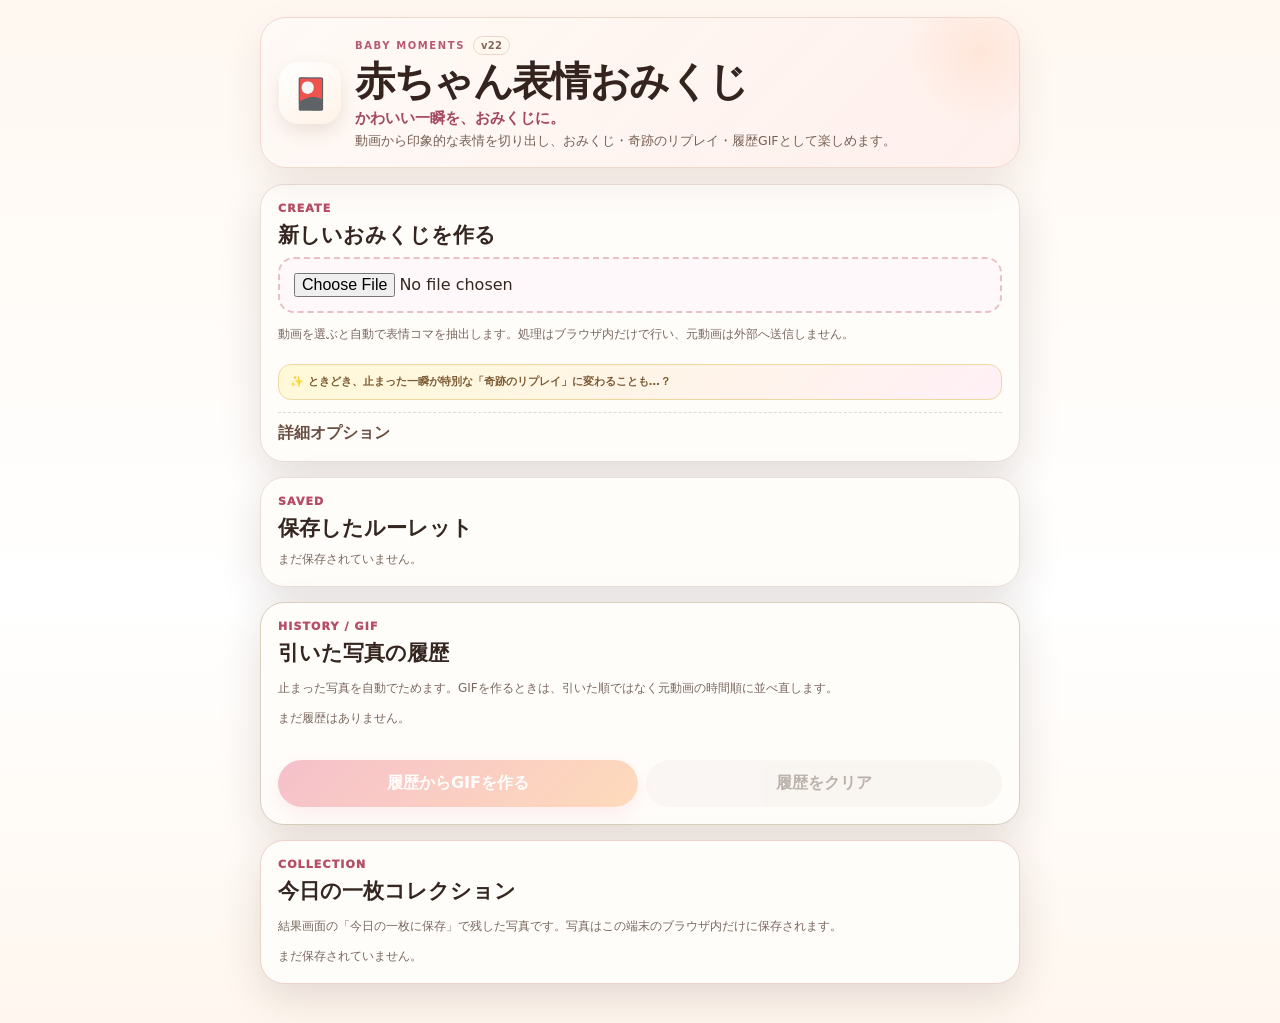
==== index.html @ b11f5ac7 "Bump stable release to v22" ====
<!doctype html>
<html lang="ja">
<head>
<meta charset="utf-8">
<meta name="viewport" content="width=device-width, initial-scale=1, viewport-fit=cover, user-scalable=no">
<meta name="theme-color" content="#fff7ef">
<meta name="apple-mobile-web-app-capable" content="yes">
<meta name="apple-mobile-web-app-status-bar-style" content="default">
<link rel="manifest" href="./manifest.webmanifest">
<link rel="apple-touch-icon" href="./icon.svg">
<title>赤ちゃん表情おみくじ</title>
<link rel="stylesheet" href="./style.css?v=22">
<link rel="stylesheet" href="./deluxe.css?v=22">
<link rel="stylesheet" href="./features.css?v=22">
<style>
body:not(.show-score-details) .scoreChip,
body:not(.show-score-details) .scoreDetails,
body:not(.show-score-details) #analysisStatus{display:none!important}
body:not(.show-fortune-map) #grid .fchip{display:none!important}
</style>
</head>
<body>
<div class="wrap">
<header class="hero">
  <div class="heroMark" aria-hidden="true">🎴</div>
  <div class="heroText">
    <div class="heroTopline"><span class="eyebrow">BABY MOMENTS</span><span class="versionBadge">v22</span></div>
    <h1>赤ちゃん表情おみくじ</h1>
    <p class="heroCatch">かわいい一瞬を、おみくじに。</p>
    <p class="lead">動画から印象的な表情を切り出し、おみくじ・奇跡のリプレイ・履歴GIFとして楽しめます。</p>
  </div>
</header>
<section class="card">
  <div class="step">CREATE</div>
  <h2>新しいおみくじを作る</h2>
  <div class="filebox">
    <input id="fileInput" type="file" accept="video/*">
    <div class="note">動画を選ぶと自動で表情コマを抽出します。処理はブラウザ内だけで行い、元動画は外部へ送信しません。</div>
    <div class="labMiracleHint">✨ ときどき、止まった一瞬が特別な「奇跡のリプレイ」に変わることも…？</div>
  </div>
  <div id="progressWrap"><div class="progress"><div id="progressBar"></div></div><div id="progressText">準備中...</div></div>
  <details class="opt">
    <summary>詳細オプション</summary>
    <div class="row" style="margin-bottom:10px">
      <label for="frameCount">抽出枚数</label>
      <select id="frameCount">
        <option value="auto" selected>おまかせ（12〜28枚）</option>
        <option value="8">8枚</option><option value="10">10枚</option><option value="12">12枚</option><option value="14">14枚</option><option value="16">16枚</option><option value="18">18枚</option><option value="20">20枚</option><option value="24">24枚</option><option value="28">28枚</option><option value="32">32枚</option>
      </select>
    </div>
    <label class="toggle"><span><b style="display:block;margin-bottom:3px">通常ルーレットにする</b><span class="note">ONにすると、運勢なしの表情ルーレットとして作ります。通常はOFFのままでOKです。</span></span><input id="plainMode" type="checkbox"></label>
    <label class="toggle" style="margin-top:10px"><span><b style="display:block;margin-bottom:3px">豪華演出モード</b><span class="note">結果札・光・粒子・効果音などの演出を運勢ごとに豪華にします。デフォルトでONです。</span></span><input id="deluxeMode" type="checkbox" checked></label>
    <label class="toggle" style="margin-top:10px"><span><b style="display:block;margin-bottom:3px">表情度を表示する</b><span class="note">表情度は赤ちゃんの良し悪しではなく、この動画の中で写真の表情や見た目がどれだけ特徴的かを示す相対値です。ONにすると「くっきり・珍しさ・変化」の内訳も表示します。</span></span><input id="showScores" type="checkbox"></label>
    <label class="toggle" style="margin-top:10px"><span><b style="display:block;margin-bottom:3px">運勢の割り当てを表示する</b><span class="note">ONにすると、プレビュー写真ごとの「大吉・吉・凶」などを先に確認できます。通常は隠したまま遊べます。</span></span><input id="showFortunes" type="checkbox"></label>
  </details>
</section>
<section id="previewSection" class="card" style="display:none">
  <div class="step">PREVIEW</div><h2 id="previewTitle">自動で作成したおみくじ</h2>
  <div id="analysisStatus" class="note analysisStatus" style="display:none"></div><div id="grid" class="grid"></div>
  <div class="row" style="margin-top:13px"><button id="playBtn" class="primary">この内容で遊ぶ</button><button id="reextractBtn" class="secondary">もう一度抽出する</button></div>
  <div class="note" id="previewNote" style="margin-top:8px">保存名は自動で付けます。必要なら保存後に変更できます。</div>
</section>
<section class="card"><div class="step">SAVED</div><h2>保存したルーレット</h2><div id="library"><div class="note">まだ保存されていません。</div></div></section>
<section id="playSection" class="card">
  <div class="step">PLAY</div>
  <div class="playShell"><div id="stage"><img id="playImage" alt=""><div id="fortuneBadge"></div><div id="resultCard"><div id="resultHead">きょうの運勢</div><div id="resultText"></div><div id="message"></div></div><div id="rouletteBadge">タップでストップ</div></div></div>
  <div id="tapHint">画像をタップすると止まります</div><div class="row" style="justify-content:center;margin-top:12px"><button id="backBtn" class="secondary">戻る</button></div>
</section>
<section id="labHistorySection" class="card labHistoryCard">
  <div class="step">HISTORY / GIF</div>
  <h2>引いた写真の履歴</h2>
  <p class="note">止まった写真を自動でためます。GIFを作るときは、引いた順ではなく元動画の時間順に並べ直します。</p>
  <div id="labHistoryEmpty" class="note">まだ履歴はありません。</div>
  <div id="labHistory"></div>
  <div class="labGifActions">
    <button id="labMakeGif" class="primary" type="button" disabled>履歴からGIFを作る</button>
    <button id="labClearHistory" class="secondary" type="button" disabled>履歴をクリア</button>
  </div>
  <div id="labGifStatus" class="note" style="display:none"></div>
  <div id="labGifResult" style="display:none">
    <img id="labGifPreview" alt="履歴から作ったGIF">
    <a id="labGifDownload" class="labDownload" download="baby-expression-history.gif">GIFを保存して見る</a>
  </div>
</section>
<section id="labCollectionSection" class="card labCollectionCard">
  <div class="step">COLLECTION</div>
  <h2>今日の一枚コレクション</h2>
  <p class="note">結果画面の「今日の一枚に保存」で残した写真です。写真はこの端末のブラウザ内だけに保存されます。</p>
  <div id="labCollection"><div class="note">まだ保存されていません。</div></div>
</section>
<video id="video" playsinline muted preload="metadata" style="display:none"></video><canvas id="captureCanvas" style="display:none"></canvas><canvas id="smallCanvas" width="28" height="28" style="display:none"></canvas>
</div>
<div id="bigOverlay"><div id="bigText">大吉！</div></div>
<script src="./app.js?v=22" defer></script>
<script src="./deluxe.js?v=22" defer></script>
<script src="./features.js?v=22" defer></script>
<script>
(()=>{
  const scoreBox=document.getElementById('showScores');
  const fortuneBox=document.getElementById('showFortunes');
  const grid=document.getElementById('grid');
  const status=document.getElementById('analysisStatus');
  const sync=()=>{
    document.body.classList.toggle('show-score-details',!!scoreBox?.checked);
    document.body.classList.toggle('show-fortune-map',!!fortuneBox?.checked);
  };
  const rename=()=>{
    document.querySelectorAll('.scoreChip').forEach(el=>{
      const next=el.textContent.replace(/^魅力度/,'表情度');
      if(next!==el.textContent) el.textContent=next;
    });
    if(status){
      const next=status.textContent.replace(/魅力度/g,'表情度');
      if(next!==status.textContent) status.textContent=next;
    }
  };
  scoreBox?.addEventListener('change',sync);fortuneBox?.addEventListener('change',sync);
  if(grid)new MutationObserver(rename).observe(grid,{childList:true,subtree:true});
  if(status)new MutationObserver(rename).observe(status,{childList:true,subtree:true,characterData:true});
  sync();rename();
})();
</script>
</body>
</html>
---- style.css ----
:root{--ink:#352720;--muted:#79675e;--paper:#fffdfa;--line:#eadfd8;--pink:#e96e8b;--orange:#ffad65;--red:#a80018;--gold:#e7bd4d;--shadow:0 14px 42px rgba(62,35,25,.14)}
*{box-sizing:border-box}
html,body{margin:0;min-height:100%;font-family:system-ui,-apple-system,BlinkMacSystemFont,"Segoe UI",sans-serif;background:linear-gradient(180deg,#fff8f1,#fff 58%,#fff7ef);color:var(--ink)}
body{padding:max(15px,env(safe-area-inset-top)) 14px max(24px,env(safe-area-inset-bottom))}
button,input,select,summary{font:inherit}
button{border:0;cursor:pointer;font-weight:900}
.wrap{width:min(100%,760px);margin:0 auto}
header{display:flex;align-items:flex-start;justify-content:space-between;gap:10px;margin:2px 2px 16px}
h1{font-size:clamp(27px,7vw,42px);margin:0 0 5px;line-height:1.05}
.lead{margin:0;color:var(--muted);font-size:13px;line-height:1.55}
.install{background:#f1e9e4;color:#604b40;border-radius:999px;padding:10px 13px;white-space:nowrap}
.card{background:var(--paper);border:1px solid var(--line);border-radius:24px;padding:17px;box-shadow:var(--shadow);margin-bottom:15px}
.step{font-size:11px;letter-spacing:.1em;color:#b54d67;font-weight:1000;margin-bottom:6px}
h2{margin:0 0 8px;font-size:21px}.note{font-size:12px;color:var(--muted);line-height:1.55}.filebox{display:grid;gap:12px}input[type=file]{width:100%;padding:14px;border:2px dashed #e6c1ca;border-radius:16px;background:#fff8fa}.row{display:flex;align-items:center;gap:9px;flex-wrap:wrap}label{font-size:13px;font-weight:900}select,input[type=text]{padding:10px 12px;border:1px solid #d9cec8;border-radius:12px;background:#fff}.primary{background:linear-gradient(135deg,var(--pink),var(--orange));color:#fff;border-radius:999px;padding:13px 18px;box-shadow:0 7px 18px rgba(233,110,139,.26)}.secondary{background:#f3ece7;color:#604b40;border-radius:999px;padding:12px 16px}.danger{background:#fff0f0;color:#9b2635;border-radius:999px;padding:10px 14px}.linkbtn{background:transparent;color:#8e4862;padding:0;font-weight:800}button:disabled{opacity:.42;cursor:not-allowed}#progressWrap{display:none;margin-top:12px}.progress{height:10px;background:#efe4dd;border-radius:999px;overflow:hidden}#progressBar{height:100%;width:0;background:linear-gradient(90deg,var(--pink),var(--orange));transition:width .18s}#progressText{margin-top:6px;font-size:12px;color:var(--muted)}.grid{display:grid;grid-template-columns:repeat(4,1fr);gap:8px}.thumb{position:relative;aspect-ratio:3/4;border-radius:14px;overflow:hidden;background:#eee;box-shadow:0 4px 12px #0001}.thumb img{width:100%;height:100%;object-fit:cover;display:block}.thumbInfo{position:absolute;left:6px;right:6px;bottom:6px;display:flex;justify-content:space-between;gap:6px;align-items:end}.thumbInfo span{background:#0009;color:#fff;border-radius:999px;padding:3px 6px;font-size:10px}.fchip{background:#fffffff2!important;color:#52372a!important;font-weight:900}.scoreChip{position:absolute;right:6px;top:6px;background:#fffdf3ee;color:#6b4511;border-radius:999px;padding:4px 7px;font-size:10px;font-weight:1000;box-shadow:0 2px 8px #0002}.scoreDetails{font-size:10px;color:#6c5b52;margin-top:4px;line-height:1.35;text-align:center}body:not(:has(#showScores:checked)) .scoreChip,body:not(:has(#showScores:checked)) .scoreDetails,body:not(:has(#showScores:checked)) .analysisStatus{display:none!important}details.opt{margin-top:12px;border-top:1px dashed #e4d8d0;padding-top:10px}details.opt summary{cursor:pointer;font-weight:900;color:#6b4f43;list-style:none}details.opt summary::-webkit-details-marker{display:none}details.opt[open] summary{margin-bottom:10px}.toggle{display:flex;align-items:center;justify-content:space-between;gap:10px;padding:11px 12px;background:#faf6f3;border-radius:14px;border:1px solid #ebdfd7}.toggle input{transform:scale(1.15)}#library{display:grid;gap:10px}.saved{display:flex;gap:10px;align-items:center;background:#f8f3ef;border-radius:16px;padding:9px}.saved img{width:62px;height:78px;object-fit:cover;border-radius:11px;background:#ddd;flex-shrink:0}.savedMain{min-width:0;flex:1}.savedTitle{font-weight:950;white-space:nowrap;overflow:hidden;text-overflow:ellipsis}.savedMeta{font-size:11px;color:var(--muted);margin-top:3px}.savedBtns{display:flex;gap:6px;margin-top:7px;flex-wrap:wrap}.savedBtns button{font-size:12px;padding:7px 10px}.renameRow{display:flex;gap:6px;margin-top:8px;flex-wrap:wrap}.renameRow input{flex:1;min-width:120px;padding:8px 10px;font-size:12px}#playSection{display:none}.playShell{background:linear-gradient(180deg,#f3d986,#d8a93c);padding:9px;border-radius:27px;box-shadow:0 18px 44px #0003}#stage{position:relative;height:min(68vh,700px);border-radius:20px;overflow:hidden;background:#1e1815;touch-action:manipulation}#stage img{width:100%;height:100%;object-fit:contain;display:block}#fortuneBadge{position:absolute;left:13px;top:13px;background:#fffffff0;border-radius:17px;padding:9px 13px;font-size:20px;font-weight:1000;box-shadow:0 8px 20px #0003;display:none}#resultCard{position:absolute;right:13px;bottom:13px;width:min(65%,240px);background:#fffffff2;color:#3b2718;border-radius:15px;padding:13px;box-shadow:0 10px 22px #0003;display:none}#resultHead{font-size:11px;color:#8d0012;text-align:center;font-weight:950}#resultText{font-size:31px;text-align:center;font-weight:1000;line-height:1.1;margin:5px 0}#message{font-size:12px;line-height:1.45;color:#5e4333}#rouletteBadge{position:absolute;left:50%;bottom:16px;transform:translateX(-50%);background:#fffffff0;color:#50382d;border-radius:999px;padding:10px 15px;font-weight:950;box-shadow:0 7px 20px #0004;white-space:nowrap}#tapHint{text-align:center;margin:10px 0 0;font-size:13px;font-weight:850;color:#70584c}.pulse{animation:pulse .55s infinite alternate}@keyframes pulse{from{filter:brightness(.94)}to{filter:brightness(1.06)}}#bigOverlay{position:fixed;inset:0;z-index:10000;display:none;align-items:center;justify-content:center;pointer-events:none;background:radial-gradient(circle,#fff7b877,#ffd70022 50%,transparent 75%)}#bigOverlay.show{display:flex;animation:flash 2.4s ease-out forwards}#bigText{font-size:clamp(76px,23vw,165px);font-weight:1000;color:#b40000;text-shadow:0 0 10px #fff,0 0 24px #ffd700,0 0 44px #ffad00}#bigOverlay.show #bigText{animation:pop 2.15s cubic-bezier(.17,.89,.32,1.35) forwards}.confetti{position:fixed;top:-12vh;z-index:10001;border-radius:3px;pointer-events:none;animation:fall linear forwards}@keyframes flash{0%{opacity:0;background:#fff}10%{opacity:1}75%{opacity:1}100%{opacity:0}}@keyframes pop{0%{transform:scale(.15) rotate(-8deg);opacity:0}18%{transform:scale(1.28) rotate(4deg);opacity:1}36%{transform:scale(.94) rotate(-2deg)}55%{transform:scale(1.08)}100%{transform:scale(1.04);opacity:0}}@keyframes fall{from{transform:translateY(0) rotate(0);opacity:1}to{transform:translateY(120vh) rotate(900deg);opacity:0}}
.hero{position:relative;display:flex;align-items:center;gap:14px;margin:2px 0 16px;padding:18px 18px 17px;border:1px solid #f1d8cf;border-radius:26px;background:linear-gradient(135deg,rgba(255,250,245,.97),rgba(255,239,236,.94));box-shadow:0 14px 36px rgba(95,52,35,.10);overflow:hidden}.hero:after{content:"";position:absolute;right:-34px;top:-42px;width:150px;height:150px;border-radius:50%;background:radial-gradient(circle,rgba(255,191,153,.24),rgba(255,191,153,0) 70%)}.heroMark{position:relative;z-index:1;width:62px;height:62px;flex:0 0 62px;display:grid;place-items:center;border-radius:20px;background:linear-gradient(145deg,#fff,#fff3e7);box-shadow:0 7px 18px rgba(109,66,43,.13);font-size:30px}.heroText{position:relative;z-index:1;min-width:0;flex:1}.heroTopline{display:flex;align-items:center;gap:8px;margin-bottom:5px}.eyebrow{font-size:10px;font-weight:900;letter-spacing:.16em;color:#b85a72}.versionBadge{display:inline-flex;align-items:center;padding:3px 7px;border-radius:999px;background:#fff8f0;border:1px solid #ead7ca;color:#85685a;font-size:10px;font-weight:900;letter-spacing:.03em}.hero h1{font-size:clamp(28px,6vw,40px);letter-spacing:-.035em;margin:0;color:#34241d}.heroCatch{margin:7px 0 3px;font-size:15px;font-weight:900;color:#a44761}.hero .lead{max-width:560px;font-size:12.5px;color:#765f54}.card{transition:transform .18s ease,box-shadow .18s ease}.primary{transition:transform .14s ease,box-shadow .14s ease}.primary:active{transform:translateY(1px) scale(.99)}
@media(max-width:520px){.grid{grid-template-columns:repeat(3,1fr)}.card{padding:14px}.hero{padding:15px 14px;gap:11px;border-radius:22px}.heroMark{width:52px;height:52px;flex-basis:52px;border-radius:17px;font-size:25px}.hero h1{font-size:clamp(25px,7.7vw,34px)}.heroCatch{font-size:14px}.hero .lead{font-size:11.5px}.install{margin-top:8px}}
---- deluxe.css ----
.fxParticle{position:fixed;z-index:9998;pointer-events:none;font-weight:900;text-shadow:0 2px 8px #0002;animation:fortuneFall linear forwards}
@keyframes fortuneFall{0%{transform:translate3d(0,0,0) rotate(0deg) scale(.7);opacity:0}12%{opacity:1}100%{transform:translate3d(var(--drift),125vh,0) rotate(540deg) scale(1.1);opacity:0}}
#bigOverlay.deluxe.show{animation:flashDeluxe 3s ease-out forwards;background:radial-gradient(circle at center,#fffbe8 0,#ffd86a88 24%,#c00b 58%,transparent 78%)}
#bigOverlay.deluxe.show #bigText{animation:popDeluxe 2.8s cubic-bezier(.17,.89,.32,1.35) forwards}
@keyframes flashDeluxe{0%{opacity:0}10%{opacity:1}75%{opacity:.95}100%{opacity:0}}
@keyframes popDeluxe{0%{transform:scale(.1) rotate(-12deg);opacity:0}15%{transform:scale(1.45) rotate(5deg);opacity:1}30%{transform:scale(.92) rotate(-2deg)}50%{transform:scale(1.12)}78%{transform:scale(1.04);opacity:1}100%{transform:scale(1.1);opacity:0}}
.deluxe-mode .playShell{padding:11px;background:linear-gradient(135deg,#6b0d16 0%,#d7a93b 28%,#fff0a1 50%,#c89a25 72%,#6b0d16 100%);box-shadow:0 20px 58px rgba(78,34,12,.38),0 0 0 2px #fff8 inset}
.deluxe-mode #stage{border-radius:18px;background:radial-gradient(circle at 50% 35%,#493b2c,#120d0a 72%);isolation:isolate}
.deluxe-mode #stage:before,.deluxe-mode #stage:after{content:"";position:absolute;inset:-35%;pointer-events:none;opacity:0;z-index:2;transition:opacity .25s ease}
.deluxe-mode #stage:before{background:repeating-conic-gradient(from 0deg,rgba(255,255,255,.20) 0 5deg,transparent 5deg 13deg);animation:slowSpin 12s linear infinite}
.deluxe-mode #stage:after{inset:0;background:radial-gradient(circle at center,var(--fxGlow,#ffd76a55),transparent 58%)}
.deluxe-mode #stage.result-reveal:before,.deluxe-mode #stage.result-reveal:after{opacity:1}
.deluxe-mode #stage.result-reveal #playImage{filter:saturate(1.08) brightness(.88);transform:scale(1.018)}
.deluxe-mode #fortuneBadge{left:50%;top:16px;transform:translateX(-50%);font-size:24px;padding:9px 18px;border:1px solid #ffffffcc;box-shadow:0 8px 30px #0005,0 0 24px var(--fxGlow,#ffd76a88);backdrop-filter:blur(6px);z-index:5}
.deluxe-mode #resultCard{left:50%;right:auto;bottom:20px;width:min(84%,350px);transform:translateX(-50%);padding:18px 18px 17px;border-radius:22px;border:1px solid #ffffffd9;background:linear-gradient(160deg,#fffffff5,#fff8edf0);box-shadow:0 18px 50px #0006,0 0 0 2px #ffffff55 inset,0 0 32px var(--fxGlow,#ffd76a66);backdrop-filter:blur(8px);z-index:5}
.deluxe-mode #stage.result-reveal #resultCard{animation:resultIn .7s cubic-bezier(.2,.9,.2,1.15) both}
.deluxe-mode #resultHead{font-size:11px;letter-spacing:.18em;color:#8a5b36}
.deluxe-mode #resultText{font-size:clamp(42px,12vw,68px);margin:7px 0 9px;text-shadow:0 2px 0 #fff,0 0 18px var(--fxGlow,#ffd76a88)}
.deluxe-mode #message{font-size:13px;line-height:1.65;text-align:center;font-weight:750;color:#4b382e}
.deluxe-mode #stage.fortune-daikichi{--fxGlow:#ffd700aa}.deluxe-mode #stage.fortune-kichi{--fxGlow:#ffb36baa}.deluxe-mode #stage.fortune-chukichi{--fxGlow:#ffc77baa}.deluxe-mode #stage.fortune-shokichi{--fxGlow:#85cf8aaa}.deluxe-mode #stage.fortune-suekichi{--fxGlow:#eea7c3aa}.deluxe-mode #stage.fortune-kyo{--fxGlow:#9fb0c4aa}.deluxe-mode #stage.fortune-daikyo{--fxGlow:#8f7eb4aa}
.deluxe-mode #stage.fortune-daikichi #resultCard{background:linear-gradient(160deg,#fffef7f7,#fff0bdf2)}.deluxe-mode #stage.fortune-daikyo #resultCard,.deluxe-mode #stage.fortune-kyo #resultCard{background:linear-gradient(160deg,#f9f8fff4,#eef1f7f2)}
@keyframes slowSpin{to{transform:rotate(360deg)}}
@keyframes resultIn{0%{opacity:0;transform:translateX(-50%) translateY(45px) scale(.72) rotate(-2deg)}65%{opacity:1;transform:translateX(-50%) translateY(-5px) scale(1.035) rotate(.5deg)}100%{opacity:1;transform:translateX(-50%) translateY(0) scale(1) rotate(0)}}
@media(max-width:520px){.deluxe-mode #resultCard{width:min(88%,340px);bottom:14px}.deluxe-mode #resultText{font-size:48px}}
/* v12.2: result effects yield to the baby photo after the reveal */
.deluxe-mode #playImage{transition:filter .5s ease,transform .5s ease}
.deluxe-mode #resultCard{transition:width .5s ease,bottom .5s ease,padding .5s ease,border-radius .5s ease,background .5s ease,box-shadow .5s ease,opacity .5s ease}
.deluxe-mode #fortuneBadge{transition:font-size .5s ease,padding .5s ease,opacity .5s ease,box-shadow .5s ease}
.deluxe-mode #stage.photo-focus:before,
.deluxe-mode #stage.photo-focus:after{opacity:0!important}
.deluxe-mode #stage.photo-focus #playImage{filter:none;transform:none}
.deluxe-mode #stage.photo-focus #resultCard{
  width:min(78%,310px);
  bottom:10px;
  padding:10px 13px 11px;
  border-radius:16px;
  background:rgba(255,253,248,.86);
  box-shadow:0 8px 24px #0004,0 0 0 1px #ffffff88 inset;
  backdrop-filter:blur(3px)
}
.deluxe-mode #stage.photo-focus #resultHead{font-size:9px;letter-spacing:.12em}
.deluxe-mode #stage.photo-focus #resultText{font-size:26px;margin:2px 0 4px;text-shadow:none}
.deluxe-mode #stage.photo-focus #message{font-size:11px;line-height:1.45;font-weight:700}
.deluxe-mode #stage.photo-focus #fortuneBadge{
  font-size:16px;
  padding:6px 10px;
  box-shadow:0 5px 16px #0004;
  backdrop-filter:blur(3px)
}
@media(max-width:520px){
  .deluxe-mode #stage.photo-focus #resultCard{width:min(82%,290px);bottom:8px;padding:9px 11px 10px}
  .deluxe-mode #stage.photo-focus #resultText{font-size:24px}
  .deluxe-mode #stage.photo-focus #message{font-size:10.5px}
}

/* v15: dedicated photo-view button keeps the fortune badge clean */
#photoAction{
  position:absolute;
  right:12px;
  top:14px;
  z-index:6;
  align-items:center;
  gap:7px;
  padding:8px 11px;
  border:1px solid rgba(255,255,255,.8);
  border-radius:999px;
  background:rgba(255,255,255,.90);
  color:#4b382e;
  box-shadow:0 6px 20px rgba(0,0,0,.25);
  backdrop-filter:blur(6px);
  font-size:12px;
  font-weight:900;
  line-height:1;
  white-space:nowrap;
  touch-action:manipulation
}
#photoAction .photoActionIcon{
  font-size:19px;
  line-height:1
}
.deluxe-mode #photoAction{
  background:rgba(255,253,248,.92);
  box-shadow:0 7px 24px rgba(0,0,0,.30),0 0 16px var(--fxGlow,#ffd76a44)
}
@media(max-width:520px){
  #photoAction{right:9px;top:10px;padding:7px 9px;font-size:11px;gap:5px}
  #photoAction .photoActionIcon{font-size:18px}
}
#photoViewer{
  position:fixed;
  inset:0;
  z-index:20000;
  display:none;
  align-items:center;
  justify-content:center;
  background:#000;
  padding:0;
  touch-action:manipulation
}
#photoViewer.show{display:flex}
#photoViewer img{
  width:100vw;
  height:100dvh;
  object-fit:contain;
  display:block;
  background:#000
}
#photoViewerClose{
  position:fixed;
  z-index:20002;
  top:max(14px,env(safe-area-inset-top));
  right:max(14px,env(safe-area-inset-right));
  width:44px;
  height:44px;
  border:0;
  border-radius:999px;
  background:rgba(0,0,0,.48);
  color:#fff;
  font-size:30px;
  line-height:1;
  font-weight:400;
  box-shadow:0 2px 14px #0006;
  backdrop-filter:blur(5px)
}
#photoViewerHint{
  position:fixed;
  z-index:20001;
  left:50%;
  bottom:max(18px,env(safe-area-inset-bottom));
  transform:translateX(-50%);
  padding:7px 12px;
  border-radius:999px;
  background:rgba(0,0,0,.42);
  color:#fff;
  font-size:11px;
  font-weight:700;
  opacity:.78;
  pointer-events:none;
  animation:photoHintFade 2.8s 1s both
}
@keyframes photoHintFade{0%{opacity:.78}100%{opacity:.12}}
---- features.css ----
#labFortuneExtra{display:none;margin-top:10px;padding-top:9px;border-top:1px dashed #dbcabb}
#labLucky{display:grid;gap:6px}
.labLuckyRow{display:flex;align-items:center;justify-content:space-between;gap:10px;padding:6px 8px;border-radius:10px;background:#fffaf4;font-size:10px;color:#745f53}
.labLuckyRow b{display:flex;align-items:center;gap:5px;color:#4b382e;font-size:11px;text-align:right}
.labLuckyRow i{display:inline-block;width:14px;height:14px;border-radius:50%;border:1px solid #0002;box-shadow:0 1px 3px #0002}
#labSpecialLine{display:none;margin:8px 0 2px;padding:7px 9px;border-radius:12px;font-size:11px;line-height:1.45;text-align:center;font-weight:900}
#labSpecialLine.miracle{background:#fff6c8;color:#8a5b00;border:1px solid #f2d264}
#labSpecialLine.reversal{background:linear-gradient(135deg,#f7e8ff,#e5f8ff,#fff3c9);color:#60407d;border:1px solid #d5c5ec}
#labSavePhoto{display:block;margin:9px auto 0;padding:8px 12px;border-radius:999px;background:#fff1f4;color:#9f405b;border:1px solid #efcbd5;font-size:11px;font-weight:900;box-shadow:none}
#labSavePhoto:disabled{opacity:.65}
#labRareBadge{position:absolute;left:50%;top:72px;z-index:8;transform:translateX(-50%) scale(.75);opacity:0;pointer-events:none;white-space:nowrap;padding:9px 15px;border-radius:999px;font-size:14px;font-weight:1000;transition:opacity .22s ease,transform .35s cubic-bezier(.2,.9,.2,1.3),background .3s ease;color:#7b4b00}
#labRareBadge.show{opacity:1;transform:translateX(-50%) scale(1)}
#labRareBadge.miracle{background:linear-gradient(135deg,#fff9ca,#ffd857);box-shadow:0 8px 28px #0005,0 0 34px #ffd700aa;border:1px solid #fff7b0}
#labRareBadge.reversal-wait{background:#25202d;color:#fff;box-shadow:0 8px 26px #0007;border:1px solid #81778c}
#labRareBadge.reversal{background:linear-gradient(110deg,#ffd8f3,#d7e8ff,#fff2a8,#d8ffd8);color:#5d3c75;box-shadow:0 8px 30px #0005,0 0 34px #c88cff99;border:1px solid #fff}
#stage.lab-miracle{animation:labMiracleGlow 1.8s ease-out}
#stage.lab-reversal{animation:labReversalGlow 2s ease-out}
@keyframes labMiracleGlow{0%{box-shadow:inset 0 0 0 transparent}30%{box-shadow:inset 0 0 65px #ffd70088,0 0 32px #ffd70088}100%{box-shadow:inset 0 0 0 transparent}}
@keyframes labReversalGlow{0%{filter:saturate(.55) brightness(.78)}32%{filter:saturate(1.35) brightness(1.16);box-shadow:0 0 45px #d38cffbb}100%{filter:none}}
.labHistoryCard{border-color:#d9cfbf}
#labHistory{display:flex;gap:7px;overflow-x:auto;padding:4px 1px 8px;margin-top:10px;scrollbar-width:thin}
.labHistoryItem{flex:0 0 92px;overflow:hidden;border:1px solid #e4ddd5;border-radius:12px;background:#fff;box-shadow:0 3px 10px #0001}
.labHistoryItem img{display:block;width:100%;aspect-ratio:3/4;object-fit:cover;background:#eee}
.labHistoryItem div{padding:6px}
.labHistoryItem strong,.labHistoryItem span{display:block;line-height:1.25}
.labHistoryItem strong{font-size:9px;color:#513d34}
.labHistoryItem span{margin-top:2px;font-size:8px;color:#8b766b}
.labGifActions{display:flex;gap:8px;margin-top:10px;flex-wrap:wrap}
.labGifActions button{flex:1;min-width:130px}
#labGifStatus{margin-top:9px}
#labGifResult{margin-top:12px;text-align:center}
#labGifPreview{display:block;width:min(100%,360px);max-height:480px;object-fit:contain;margin:0 auto;border-radius:14px;background:#111;box-shadow:0 7px 22px #0003}
.labDownload{display:inline-block;margin-top:10px;padding:10px 15px;border-radius:999px;background:#7b4055;color:#fff;text-decoration:none;font-size:12px;font-weight:900}
.labCollectionCard{border-color:#ead6c8}
#labCollection{display:grid;grid-template-columns:repeat(3,1fr);gap:9px;margin-top:12px}
.labPhotoCard{position:relative;overflow:hidden;border:1px solid #eadfd8;border-radius:15px;background:#fff;box-shadow:0 5px 14px #0001}
.labPhotoCard img{width:100%;aspect-ratio:3/4;object-fit:cover;display:block;background:#eee}
.labPhotoMeta{padding:7px 8px 9px;display:grid;gap:2px}
.labPhotoMeta strong{font-size:10px;line-height:1.25;color:#49372e}
.labPhotoMeta span{font-size:9px;color:#8a766b}
.labDelete{position:absolute;right:5px;top:5px;padding:4px 7px;border-radius:999px;background:#0008;color:#fff;font-size:9px;font-weight:800}
@media(max-width:520px){
  #labCollection{grid-template-columns:repeat(2,1fr)}
  #labRareBadge{top:66px;font-size:12px;max-width:90%;white-space:normal;text-align:center}
  .labLuckyRow{font-size:9px}.labLuckyRow b{font-size:10px}
}


#labResultDock{display:none;margin-top:10px}
#labResultDock.show{display:block}
#labResultDock #resultCard.labDocked{
  display:block!important;
  position:relative!important;
  left:auto!important;
  right:auto!important;
  bottom:auto!important;
  top:auto!important;
  width:100%!important;
  max-width:none!important;
  transform:none!important;
  margin:0!important;
  padding:14px 16px 15px!important;
  border-radius:18px!important;
  background:rgba(255,253,248,.97)!important;
  box-shadow:0 7px 22px #0002,0 0 0 1px #fff inset!important;
  backdrop-filter:none!important;
  animation:labDockIn .42s ease both!important
}
#labResultDock #resultCard.labDocked #resultHead{font-size:9px!important}
#labResultDock #resultCard.labDocked #resultText{font-size:30px!important;margin:2px 0 5px!important;text-shadow:none!important}
#labResultDock #resultCard.labDocked #message{font-size:11px!important;line-height:1.45!important}
#labResultDock #labFortuneExtra{margin-top:8px;padding-top:8px}
@keyframes labDockIn{from{opacity:0;transform:translateY(-8px)}to{opacity:1;transform:translateY(0)}}


#labMiracleOverlay{
  position:fixed;inset:0;z-index:30000;display:none;pointer-events:none;
  align-items:center;justify-content:center;overflow:hidden;text-align:center
}
#labMiracleOverlay.show{display:flex}
.labMiracleHalo{position:absolute;inset:-35%;opacity:0}
.labMiracleCenter{position:relative;z-index:3;width:min(92vw,620px);padding:28px 18px;filter:drop-shadow(0 8px 20px #0007)}
.labMiracleKicker{font-size:clamp(14px,4vw,22px);font-weight:950;letter-spacing:.08em}
.labMiracleTitle{margin-top:8px;font-size:clamp(48px,15vw,96px);line-height:.95;font-weight:1000;letter-spacing:-.04em}
.labMiracleSub{margin-top:14px;font-size:clamp(14px,4.6vw,26px);font-weight:1000;letter-spacing:.08em}
.labMiracleSparkles{position:absolute;inset:0;z-index:2}
.labMiracleSparkles span{
  position:absolute;left:var(--x);top:var(--y);opacity:0;
  animation:labSparkBurst 1.8s var(--d) cubic-bezier(.17,.67,.25,1) both;
  transform:translate(-50%,-50%) rotate(var(--r));text-shadow:0 2px 12px #0005
}
#labMiracleOverlay.miracle-mode{
  color:#7b3800;
  background:radial-gradient(circle at 50% 44%,#fff 0 9%,#fff7a8 20%,#ffd331dd 38%,#ff7a6ccc 60%,#8c4affcc 80%,#210a35ee 100%);
  animation:labMiracleScreen 3s ease both
}
#labMiracleOverlay.miracle-mode .labMiracleHalo{
  opacity:1;background:repeating-conic-gradient(from 0deg,#fff9 0 5deg,transparent 5deg 14deg);
  animation:labHaloSpin 2.4s linear infinite
}
#labMiracleOverlay.reversal-wait-mode{
  color:#fff;background:rgba(15,11,20,.90);animation:labDarkIn .45s ease both
}
#labMiracleOverlay.reversal-wait-mode .labMiracleTitle{font-size:clamp(44px,13vw,78px)}
#labMiracleOverlay.reversal-mode{
  color:#5d277d;
  background:radial-gradient(circle at center,#fff 0 8%,#fff4a7 19%,#9ff6ffcc 35%,#f4a8ffcc 53%,#86ffbacc 70%,#8b6dffdd 100%);
  animation:labReversalScreen 3.2s ease both
}
#labMiracleOverlay.reversal-mode .labMiracleHalo{
  opacity:1;background:repeating-conic-gradient(from 0deg,#fff8 0 4deg,transparent 4deg 11deg);
  animation:labHaloSpin 1.5s linear infinite reverse
}
@keyframes labSparkBurst{
  0%{opacity:0;transform:translate(-50%,-50%) scale(.2) rotate(0)}
  18%{opacity:1}
  100%{opacity:0;transform:translate(-50%,-50%) scale(1.9) rotate(var(--r))}
}
@keyframes labHaloSpin{to{transform:rotate(360deg)}}
@keyframes labMiracleScreen{
  0%{opacity:0;filter:brightness(3)}
  10%{opacity:1;filter:brightness(1.35)}
  78%{opacity:1}
  100%{opacity:0}
}
@keyframes labDarkIn{from{opacity:0}to{opacity:1}}
@keyframes labReversalScreen{
  0%{opacity:0;filter:brightness(4) saturate(2)}
  8%{opacity:1}
  18%{filter:brightness(1.15) saturate(1.3)}
  82%{opacity:1}
  100%{opacity:0}
}
@media(max-width:520px){
  #labResultDock #resultCard.labDocked{padding:12px 13px 13px!important}
  .labMiracleCenter{padding:20px 12px}
}



#stage{touch-action:pan-y}

/* History entries are interactive result snapshots */
.labHistoryItem{
  border:1px solid #e4ddd5;
  padding:0;
  text-align:left;
  color:inherit;
  cursor:pointer
}
.labHistoryItem:active{transform:scale(.98)}
.labHistoryItem em{
  display:block;margin-top:4px;font-size:8px;font-style:normal;font-weight:900;color:#a44761
}



.labMiracleHint{
  margin-top:8px;padding:9px 11px;border-radius:13px;
  background:linear-gradient(135deg,#fff9d8,#fff0f6);
  border:1px solid #efd8a0;color:#7b5b34;
  font-size:11px;font-weight:850;line-height:1.45
}


#labMiracleOverlay{
  pointer-events:auto!important;
  background:#08070a!important;
  color:#fff!important;
}
#labMiracleOverlay .labMiracleBackdrop{
  position:absolute;inset:-30px;z-index:0;overflow:hidden;background:#09080b
}
#labMiracleOverlay .labMiracleBackdrop img{
  width:100%;height:100%;object-fit:cover;
  filter:blur(32px) brightness(.36) saturate(1.25);
  transform:scale(1.15);opacity:.9
}
#labMiracleOverlay .labMiracleReplayWrap{
  position:absolute;inset:0;z-index:1;
  display:flex;align-items:center;justify-content:center;
  background:rgba(0,0,0,.18)
}
#labMiracleVideo,#labMiracleStill{
  width:100vw;height:100dvh;object-fit:contain;display:none;
  background:transparent
}
#labMiracleReplayLabel{
  position:absolute;left:50%;top:max(18px,env(safe-area-inset-top));
  transform:translateX(-50%);z-index:5;
  padding:7px 11px;border-radius:999px;
  background:rgba(0,0,0,.48);border:1px solid #ffffff55;
  font-size:10px;font-weight:950;letter-spacing:.14em;color:#fff;
  backdrop-filter:blur(7px)
}
#labMiracleClose{
  position:absolute;z-index:20;
  right:max(12px,env(safe-area-inset-right));
  top:max(12px,env(safe-area-inset-top));
  width:44px;height:44px;border-radius:999px;
  background:rgba(0,0,0,.48);color:#fff;border:1px solid #ffffff66;
  font-size:29px;line-height:1;backdrop-filter:blur(7px)
}
#labMiracleOverlay .labMiracleCenter{
  position:absolute;z-index:8;left:50%;top:50%;
  transform:translate(-50%,-50%);
  width:min(94vw,680px);pointer-events:none
}
#labMiracleOverlay.replay-mode .labMiracleCenter{
  top:auto;bottom:max(36px,env(safe-area-inset-bottom));
  transform:translateX(-50%);
  filter:drop-shadow(0 3px 10px #000)
}
#labMiracleOverlay.replay-mode .labMiracleKicker{font-size:12px}
#labMiracleOverlay.replay-mode .labMiracleSub{font-size:13px;margin-top:5px}
#labMiracleOverlay.final-photo .labMiracleCenter{
  top:20%;transform:translateX(-50%);
}
#labMiracleOverlay.final-photo .labMiracleTitle{
  font-size:clamp(54px,16vw,105px);
  text-shadow:0 3px 10px #0009,0 0 26px #fff9;
  animation:labFinalTitle .75s cubic-bezier(.18,.9,.25,1.25) both
}
#labMiracleOverlay.final-photo #labMiracleStill{
  display:block;
  animation:labMiraclePhotoReveal 5s ease-out both
}
#labMiracleOverlay.final-photo .labMiracleBackdrop img{
  filter:blur(30px) brightness(.48) saturate(1.45)
}
#labMiracleOverlay.final-photo.miracle-mode{
  background:radial-gradient(circle at 50% 38%,#fff3 0,#ffd85c22 32%,#a550ff22 66%,#08070a 100%)!important
}
#labMiracleOverlay.final-photo.reversal-mode{
  background:radial-gradient(circle at 50% 38%,#fff4 0,#77f1ff22 28%,#ec70ff22 60%,#08070a 100%)!important
}
#labMiracleOverlay .labMiracleActions{
  display:none;position:absolute;z-index:15;
  left:50%;bottom:max(18px,env(safe-area-inset-bottom));
  transform:translateX(-50%);
  gap:8px;align-items:center;justify-content:center;width:min(94vw,520px)
}
#labMiracleOverlay.final-photo .labMiracleActions{display:flex}
#labMiracleOverlay .labMiracleActions button{
  flex:1;min-width:0;padding:11px 13px;border-radius:999px;
  background:rgba(16,12,20,.68);border:1px solid #ffffff80;
  color:#fff;font-size:12px;font-weight:950;backdrop-filter:blur(9px);
  box-shadow:0 6px 22px #0005
}
#labMiracleOverlay.final-photo .labMiracleHalo{
  opacity:1!important;
  background:repeating-conic-gradient(from 0deg,#fff4 0 4deg,transparent 4deg 12deg);
  animation:labHaloSpin 3.8s linear infinite
}
#labMiracleOverlay.miracle-intro-mode{
  background:radial-gradient(circle,#fff3 0,#ffd85c22 30%,#09080b 75%)!important
}
#labMiracleOverlay.reversal-wait-mode{
  background:rgba(8,5,12,.94)!important
}
#labMiracleOverlay.replay-mode{
  background:#050506!important
}
@keyframes labMiraclePhotoReveal{
  0%{opacity:0;transform:scale(.92);filter:brightness(2.2) saturate(1.7)}
  12%{opacity:1;transform:scale(1.025);filter:brightness(1.2) saturate(1.25)}
  45%{transform:scale(1.01);filter:none}
  100%{opacity:1;transform:scale(1);filter:none}
}
@keyframes labFinalTitle{
  0%{opacity:0;transform:scale(.45) rotate(-4deg)}
  65%{opacity:1;transform:scale(1.08) rotate(1deg)}
  100%{opacity:1;transform:scale(1)}
}
@media(max-width:520px){
  #labMiracleOverlay.final-photo .labMiracleCenter{top:16%}
  #labMiracleOverlay .labMiracleActions{bottom:max(12px,env(safe-area-inset-bottom))}
  #labMiracleOverlay .labMiracleActions button{font-size:11px;padding:10px 9px}
}



body.labMiracleOpen{overflow:hidden}
#labReplaySpecial{
  display:none;margin:9px auto 0;padding:8px 12px;border-radius:999px;
  background:linear-gradient(135deg,#fff7c2,#f1d6ff);
  color:#70406f;border:1px solid #e2c579;
  font-size:11px;font-weight:950;box-shadow:none
}



#labMiracleOverlay{user-select:none;-webkit-user-select:none}
#labMiracleOverlay:not(.show){pointer-events:none!important}
#labMiracleOverlay.final-photo{
  opacity:1!important;
  animation:none!important;
  filter:none!important;
}
#labMiracleOverlay.final-photo.miracle-mode,
#labMiracleOverlay.final-photo.reversal-mode{
  opacity:1!important;
  animation:none!important;
  filter:none!important;
}
#labMiracleOverlay.final-photo .labMiracleActions,
#labMiracleOverlay.final-photo #labMiracleClose{
  pointer-events:auto
}



#labReplayAgain,#labMiracleBack,#labMiracleClose,#labReplaySpecial{
  position:relative;
  z-index:50;
  touch-action:manipulation;
  pointer-events:auto!important;
  -webkit-tap-highlight-color:transparent;
}
#labMiracleOverlay .labMiracleSparkles,
#labMiracleOverlay .labMiracleHalo,
#labMiracleOverlay .labMiracleBackdrop,
#labMiracleOverlay .labMiracleReplayWrap{
  pointer-events:none;
}



body.labGifViewerOpen{overflow:hidden}
#labGifViewer{
  position:fixed;inset:0;z-index:40000;display:none;
  align-items:center;justify-content:center;
  padding:max(18px,env(safe-area-inset-top)) 16px max(18px,env(safe-area-inset-bottom));
  background:rgba(8,7,10,.94);
  backdrop-filter:blur(12px)
}
#labGifViewer.show{display:flex}
#labGifViewerClose{
  position:absolute;right:max(12px,env(safe-area-inset-right));top:max(12px,env(safe-area-inset-top));
  width:44px;height:44px;border-radius:999px;border:1px solid #ffffff66;
  background:rgba(0,0,0,.55);color:#fff;font-size:28px;line-height:1;z-index:3
}
.labGifViewerInner{
  width:min(94vw,560px);max-height:94dvh;
  display:flex;flex-direction:column;align-items:center;gap:10px
}
.labGifViewerTitle{color:#fff;font-size:17px;font-weight:950}
#labGifViewerImage{
  display:block;max-width:100%;max-height:76dvh;
  object-fit:contain;border-radius:16px;background:#000;
  box-shadow:0 12px 38px #0008
}
.labGifViewerNote{color:#ffffffbb;font-size:11px}
#labGifViewerDone{
  margin-top:2px;padding:10px 18px;border-radius:999px;
  border:1px solid #ffffff70;background:rgba(255,255,255,.12);
  color:#fff;font-weight:900;font-size:12px
}


/* Hotfix: keep the miracle close button pinned to the top-right */
#labMiracleClose{
  position:absolute!important;
  right:max(12px,env(safe-area-inset-right))!important;
  top:max(12px,env(safe-area-inset-top))!important;
  left:auto!important;
  bottom:auto!important;
  transform:none!important;
  flex:none!important;
  z-index:60!important;
}

/* v17: miracle/reversal animation has no close button */
#labMiracleClose{display:none!important}
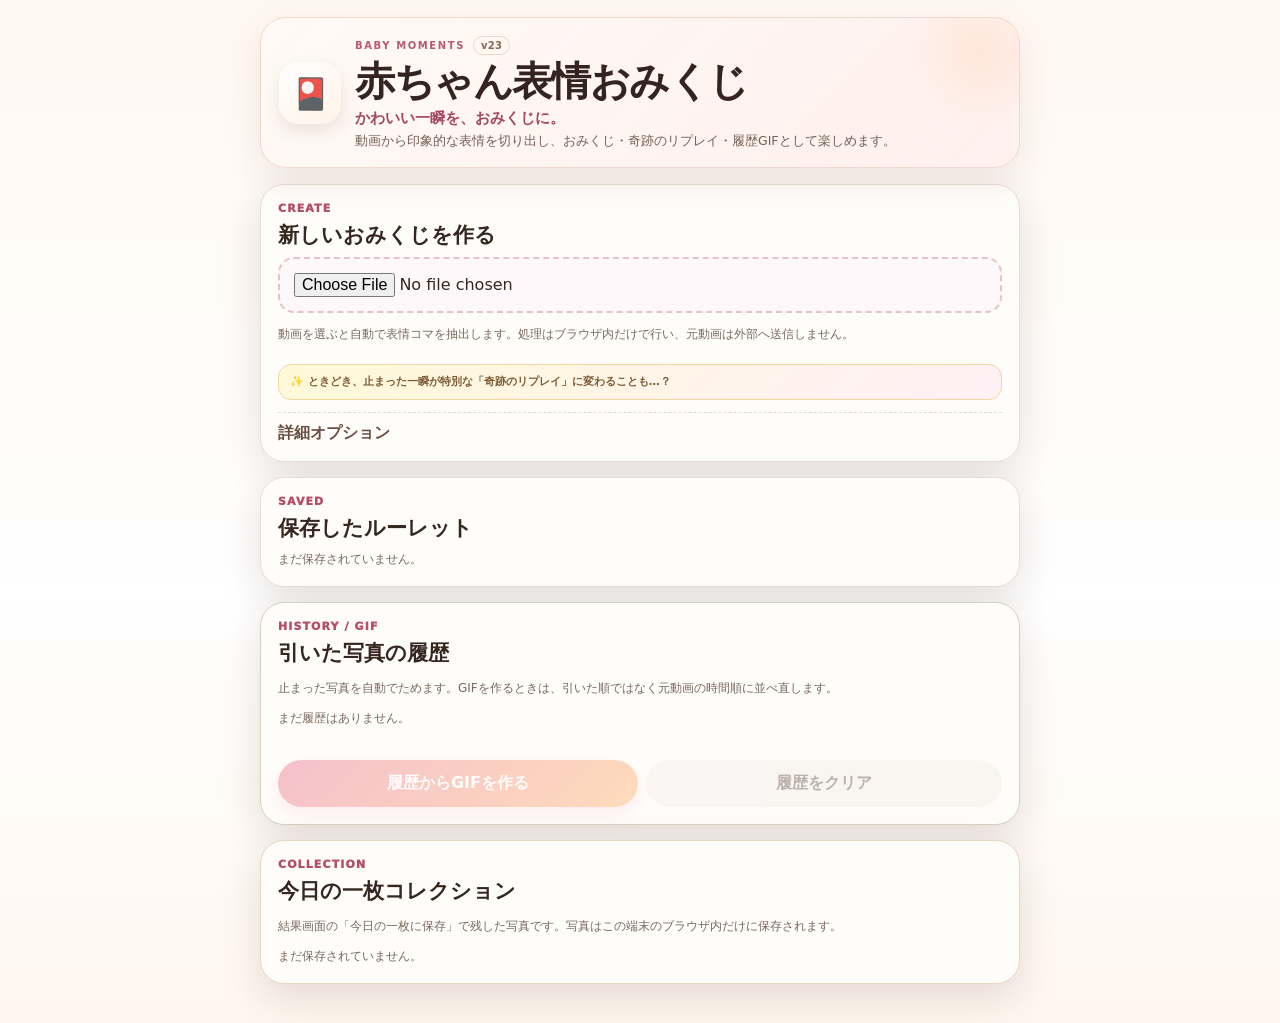
==== commit b5cc7d50: "Bump stable release to v23" ====
--- a/index.html
+++ b/index.html
@@ -9,9 +9,9 @@
 <link rel="manifest" href="./manifest.webmanifest">
 <link rel="apple-touch-icon" href="./icon.svg">
 <title>赤ちゃん表情おみくじ</title>
-<link rel="stylesheet" href="./style.css?v=22">
-<link rel="stylesheet" href="./deluxe.css?v=22">
-<link rel="stylesheet" href="./features.css?v=22">
+<link rel="stylesheet" href="./style.css?v=23">
+<link rel="stylesheet" href="./deluxe.css?v=23">
+<link rel="stylesheet" href="./features.css?v=23">
 <style>
 body:not(.show-score-details) .scoreChip,
 body:not(.show-score-details) .scoreDetails,
@@ -24,7 +24,7 @@
 <header class="hero">
   <div class="heroMark" aria-hidden="true">🎴</div>
   <div class="heroText">
-    <div class="heroTopline"><span class="eyebrow">BABY MOMENTS</span><span class="versionBadge">v22</span></div>
+    <div class="heroTopline"><span class="eyebrow">BABY MOMENTS</span><span class="versionBadge">v23</span></div>
     <h1>赤ちゃん表情おみくじ</h1>
     <p class="heroCatch">かわいい一瞬を、おみくじに。</p>
     <p class="lead">動画から印象的な表情を切り出し、おみくじ・奇跡のリプレイ・履歴GIFとして楽しめます。</p>
@@ -91,9 +91,9 @@
 <video id="video" playsinline muted preload="metadata" style="display:none"></video><canvas id="captureCanvas" style="display:none"></canvas><canvas id="smallCanvas" width="28" height="28" style="display:none"></canvas>
 </div>
 <div id="bigOverlay"><div id="bigText">大吉！</div></div>
-<script src="./app.js?v=22" defer></script>
-<script src="./deluxe.js?v=22" defer></script>
-<script src="./features.js?v=22" defer></script>
+<script src="./app.js?v=23" defer></script>
+<script src="./deluxe.js?v=23" defer></script>
+<script src="./features.js?v=23" defer></script>
 <script>
 (()=>{
   const scoreBox=document.getElementById('showScores');
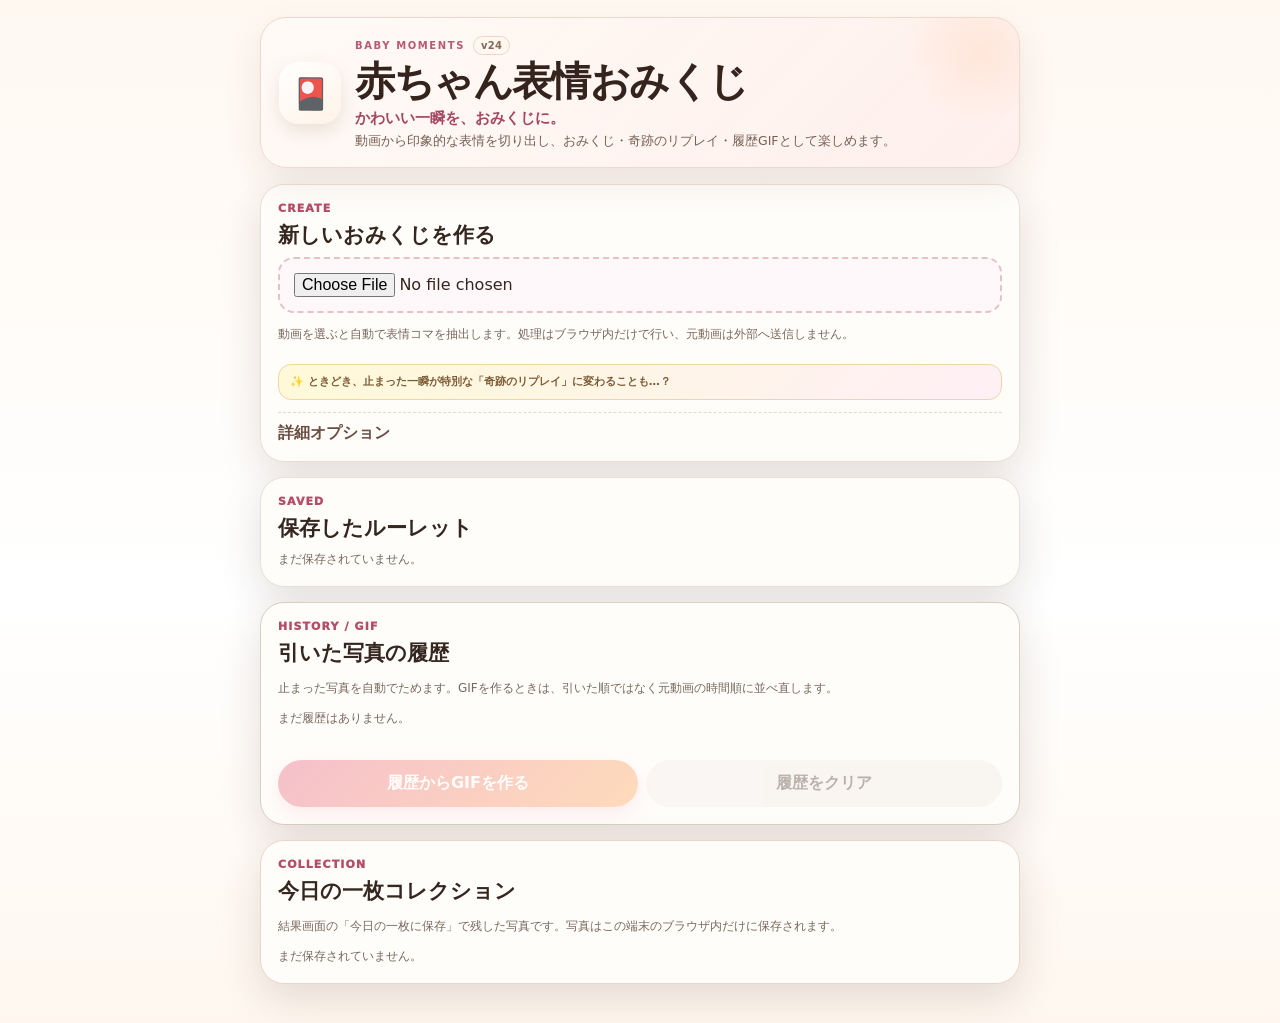
==== commit d5e562c1: "Bump stable release to v24" ====
--- a/index.html
+++ b/index.html
@@ -9,9 +9,9 @@
 <link rel="manifest" href="./manifest.webmanifest">
 <link rel="apple-touch-icon" href="./icon.svg">
 <title>赤ちゃん表情おみくじ</title>
-<link rel="stylesheet" href="./style.css?v=23">
-<link rel="stylesheet" href="./deluxe.css?v=23">
-<link rel="stylesheet" href="./features.css?v=23">
+<link rel="stylesheet" href="./style.css?v=24">
+<link rel="stylesheet" href="./deluxe.css?v=24">
+<link rel="stylesheet" href="./features.css?v=24">
 <style>
 body:not(.show-score-details) .scoreChip,
 body:not(.show-score-details) .scoreDetails,
@@ -24,7 +24,7 @@
 <header class="hero">
   <div class="heroMark" aria-hidden="true">🎴</div>
   <div class="heroText">
-    <div class="heroTopline"><span class="eyebrow">BABY MOMENTS</span><span class="versionBadge">v23</span></div>
+    <div class="heroTopline"><span class="eyebrow">BABY MOMENTS</span><span class="versionBadge">v24</span></div>
     <h1>赤ちゃん表情おみくじ</h1>
     <p class="heroCatch">かわいい一瞬を、おみくじに。</p>
     <p class="lead">動画から印象的な表情を切り出し、おみくじ・奇跡のリプレイ・履歴GIFとして楽しめます。</p>
@@ -91,9 +91,9 @@
 <video id="video" playsinline muted preload="metadata" style="display:none"></video><canvas id="captureCanvas" style="display:none"></canvas><canvas id="smallCanvas" width="28" height="28" style="display:none"></canvas>
 </div>
 <div id="bigOverlay"><div id="bigText">大吉！</div></div>
-<script src="./app.js?v=23" defer></script>
-<script src="./deluxe.js?v=23" defer></script>
-<script src="./features.js?v=23" defer></script>
+<script src="./app.js?v=24" defer></script>
+<script src="./deluxe.js?v=24" defer></script>
+<script src="./features.js?v=24" defer></script>
 <script>
 (()=>{
   const scoreBox=document.getElementById('showScores');
--- a/features.css
+++ b/features.css
@@ -193,14 +193,6 @@
   font-size:10px;font-weight:950;letter-spacing:.14em;color:#fff;
   backdrop-filter:blur(7px)
 }
-#labMiracleClose{
-  position:absolute;z-index:20;
-  right:max(12px,env(safe-area-inset-right));
-  top:max(12px,env(safe-area-inset-top));
-  width:44px;height:44px;border-radius:999px;
-  background:rgba(0,0,0,.48);color:#fff;border:1px solid #ffffff66;
-  font-size:29px;line-height:1;backdrop-filter:blur(7px)
-}
 #labMiracleOverlay .labMiracleCenter{
   position:absolute;z-index:8;left:50%;top:50%;
   transform:translate(-50%,-50%);
@@ -303,14 +295,13 @@
   animation:none!important;
   filter:none!important;
 }
-#labMiracleOverlay.final-photo .labMiracleActions,
-#labMiracleOverlay.final-photo #labMiracleClose{
+#labMiracleOverlay.final-photo .labMiracleActions{
   pointer-events:auto
 }
 
 
 
-#labReplayAgain,#labMiracleBack,#labMiracleClose,#labReplaySpecial{
+#labReplayAgain,#labMiracleBack,#labReplaySpecial{
   position:relative;
   z-index:50;
   touch-action:manipulation;
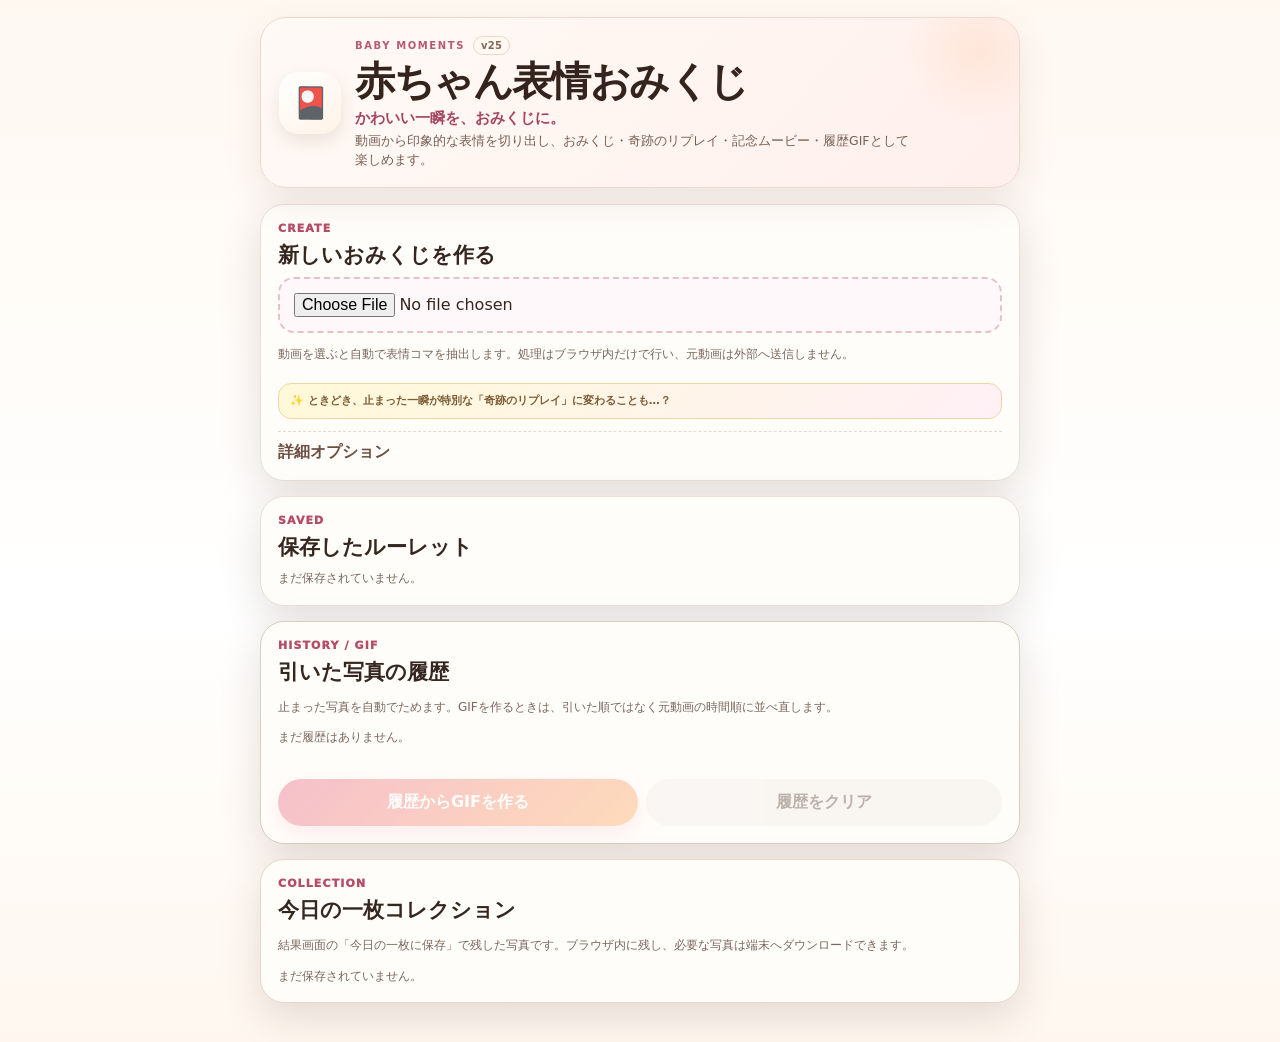
==== commit 776d5c84: "Release baby expression roulette v25" ====
--- a/index.html
+++ b/index.html
@@ -24,10 +24,10 @@
 <header class="hero">
   <div class="heroMark" aria-hidden="true">🎴</div>
   <div class="heroText">
-    <div class="heroTopline"><span class="eyebrow">BABY MOMENTS</span><span class="versionBadge">v24</span></div>
+    <div class="heroTopline"><span class="eyebrow">BABY MOMENTS</span><span class="versionBadge">v25</span></div>
     <h1>赤ちゃん表情おみくじ</h1>
     <p class="heroCatch">かわいい一瞬を、おみくじに。</p>
-    <p class="lead">動画から印象的な表情を切り出し、おみくじ・奇跡のリプレイ・履歴GIFとして楽しめます。</p>
+    <p class="lead">動画から印象的な表情を切り出し、おみくじ・奇跡のリプレイ・記念ムービー・履歴GIFとして楽しめます。</p>
   </div>
 </header>
 <section class="card">
@@ -85,7 +85,7 @@
 <section id="labCollectionSection" class="card labCollectionCard">
   <div class="step">COLLECTION</div>
   <h2>今日の一枚コレクション</h2>
-  <p class="note">結果画面の「今日の一枚に保存」で残した写真です。写真はこの端末のブラウザ内だけに保存されます。</p>
+  <p class="note">結果画面の「今日の一枚に保存」で残した写真です。ブラウザ内に残し、必要な写真は端末へダウンロードできます。</p>
   <div id="labCollection"><div class="note">まだ保存されていません。</div></div>
 </section>
 <video id="video" playsinline muted preload="metadata" style="display:none"></video><canvas id="captureCanvas" style="display:none"></canvas><canvas id="smallCanvas" width="28" height="28" style="display:none"></canvas>
--- a/features.css
+++ b/features.css
@@ -45,7 +45,7 @@
   .labLuckyRow{font-size:9px}.labLuckyRow b{font-size:10px}
 }
 
-
+/* LAB 4: move the result panel below the photo after the initial reveal */
 #labResultDock{display:none;margin-top:10px}
 #labResultDock.show{display:block}
 #labResultDock #resultCard.labDocked{
@@ -72,7 +72,7 @@
 #labResultDock #labFortuneExtra{margin-top:8px;padding-top:8px}
 @keyframes labDockIn{from{opacity:0;transform:translateY(-8px)}to{opacity:1;transform:translateY(0)}}
 
-
+/* LAB 4: unmistakable full-screen miracle / reversal sequence */
 #labMiracleOverlay{
   position:fixed;inset:0;z-index:30000;display:none;pointer-events:none;
   align-items:center;justify-content:center;overflow:hidden;text-align:center
@@ -137,7 +137,7 @@
 }
 
 
-
+/* LAB 5: scrolling on the photo is scrolling, not a roulette tap */
 #stage{touch-action:pan-y}
 
 /* History entries are interactive result snapshots */
@@ -154,7 +154,7 @@
 }
 
 
-
+/* LAB 6: tease the hidden miracle */
 .labMiracleHint{
   margin-top:8px;padding:9px 11px;border-radius:13px;
   background:linear-gradient(135deg,#fff9d8,#fff0f6);
@@ -162,7 +162,7 @@
   font-size:11px;font-weight:850;line-height:1.45
 }
 
-
+/* LAB 6: cinematic miracle replay */
 #labMiracleOverlay{
   pointer-events:auto!important;
   background:#08070a!important;
@@ -271,7 +271,7 @@
 }
 
 
-
+/* LAB 6.1: lock background while miracle replay is open */
 body.labMiracleOpen{overflow:hidden}
 #labReplaySpecial{
   display:none;margin:9px auto 0;padding:8px 12px;border-radius:999px;
@@ -281,7 +281,7 @@
 }
 
 
-
+/* LAB 6.2: final miracle photo must never fade into an invisible tap-blocking layer */
 #labMiracleOverlay{user-select:none;-webkit-user-select:none}
 #labMiracleOverlay:not(.show){pointer-events:none!important}
 #labMiracleOverlay.final-photo{
@@ -300,7 +300,7 @@
 }
 
 
-
+/* LAB 6.3: replay buttons must stay above all visual FX and react immediately */
 #labReplayAgain,#labMiracleBack,#labReplaySpecial{
   position:relative;
   z-index:50;
@@ -316,7 +316,7 @@
 }
 
 
-
+/* LAB 6.4: in-app GIF viewer (browser-independent) */
 body.labGifViewerOpen{overflow:hidden}
 #labGifViewer{
   position:fixed;inset:0;z-index:40000;display:none;
@@ -349,17 +349,139 @@
 }
 
 
-/* Hotfix: keep the miracle close button pinned to the top-right */
-#labMiracleClose{
-  position:absolute!important;
-  right:max(12px,env(safe-area-inset-right))!important;
-  top:max(12px,env(safe-area-inset-top))!important;
-  left:auto!important;
-  bottom:auto!important;
-  transform:none!important;
-  flex:none!important;
-  z-index:60!important;
-}
-
-/* v17: miracle/reversal animation has no close button */
-#labMiracleClose{display:none!important}
+
+
+/* LAB 16: premium miracle fortune UX */
+#labSpecialEmblem{display:none;margin:0 auto 8px;width:max-content;max-width:100%;padding:5px 10px;border-radius:999px;font-size:9px;font-weight:1000;letter-spacing:.12em}
+#resultCard.labSpecialMiracle,
+#labResultDock #resultCard.labDocked.labSpecialMiracle{
+  border:1px solid #f1cd58!important;
+  background:
+    radial-gradient(circle at 50% -20%,#fffbe7 0,#fff4b8 34%,transparent 63%),
+    linear-gradient(145deg,#fffdf5,#fff1b7 52%,#ffd978)!important;
+  box-shadow:0 10px 30px #a76b162e,0 0 0 2px #fff6c7 inset,0 0 30px #ffd85b45!important
+}
+#resultCard.labSpecialMiracle #labSpecialEmblem{background:#8a5b00;color:#fff8cf;box-shadow:0 3px 12px #8a5b0033}
+#resultCard.labSpecialMiracle #resultHead{color:#8c6410!important;font-weight:950!important;letter-spacing:.08em}
+#resultCard.labSpecialMiracle #resultText{
+  color:#9a5b00!important;
+  text-shadow:0 1px 0 #fff8c8,0 3px 12px #ffcf4a77!important;
+  font-size:clamp(38px,11vw,58px)!important
+}
+#resultCard.labSpecialReversal,
+#labResultDock #resultCard.labDocked.labSpecialReversal{
+  border:1px solid #c5a7eb!important;
+  background:
+    radial-gradient(circle at 8% 10%,#ffd8f0aa 0,transparent 34%),
+    radial-gradient(circle at 92% 14%,#b8f2ffaa 0,transparent 36%),
+    linear-gradient(145deg,#fffafd,#eef1ff 48%,#fff3bd)!important;
+  box-shadow:0 10px 30px #70499524,0 0 0 2px #ffffffcc inset,0 0 34px #c17cff36!important
+}
+#resultCard.labSpecialReversal #labSpecialEmblem{background:linear-gradient(110deg,#8654aa,#497bc2,#be7379);color:#fff;box-shadow:0 3px 13px #70499544}
+#resultCard.labSpecialReversal #resultHead{color:#745486!important;font-weight:950!important;letter-spacing:.04em}
+#resultCard.labSpecialReversal #resultText{
+  background:linear-gradient(100deg,#8b49a7,#447ec4,#bf6a83,#a47917);
+  -webkit-background-clip:text;background-clip:text;color:transparent!important;
+  text-shadow:none!important;
+  font-size:clamp(31px,9vw,48px)!important;line-height:1.05!important
+}
+#labMiracleOverlay.final-photo.reversal-mode .labMiracleTitle{font-size:clamp(38px,11vw,74px)!important;line-height:1!important}
+#labMiracleOverlay.final-photo.miracle-mode .labMiracleTitle{color:#fff7bd;text-shadow:0 3px 10px #0009,0 0 28px #ffd750!important}
+@media(max-width:520px){
+  #labMiracleOverlay .labMiracleActions{width:min(96vw,540px);gap:6px}
+  #labMiracleOverlay .labMiracleActions button{font-size:10px;padding:10px 7px}
+}
+
+
+/* LAB 22: richer rare-result FX + WebM movie export */
+#labMiracleOverlay .labMiracleBurst{
+  position:absolute;inset:-30%;z-index:2;pointer-events:none;opacity:0;
+  transform:scale(.5) rotate(0deg)
+}
+#labMiracleOverlay.final-photo .labMiracleBurst{
+  opacity:.82;
+  background:repeating-conic-gradient(from 0deg,rgba(255,255,255,.42) 0 2deg,transparent 2deg 9deg);
+  animation:labRareBurst 4.2s cubic-bezier(.12,.8,.2,1) both
+}
+#labMiracleOverlay.final-photo.reversal-mode .labMiracleBurst{
+  background:repeating-conic-gradient(from 0deg,
+    rgba(255,120,220,.52) 0 2deg,transparent 2deg 6deg,
+    rgba(110,220,255,.48) 6deg 8deg,transparent 8deg 12deg,
+    rgba(255,238,115,.45) 12deg 14deg,transparent 14deg 18deg)
+}
+@keyframes labRareBurst{
+  0%{opacity:0;transform:scale(.35) rotate(-10deg)}
+  14%{opacity:1;transform:scale(.78) rotate(2deg)}
+  100%{opacity:.18;transform:scale(1.35) rotate(28deg)}
+}
+#labMiracleOverlay.final-photo::after{
+  content:"";position:absolute;inset:0;z-index:12;pointer-events:none;
+  background:#fff;opacity:0;animation:labRareFlash .72s ease-out both
+}
+@keyframes labRareFlash{0%{opacity:.92}16%{opacity:.2}100%{opacity:0}}
+.labMiracleSparkles span.gold{color:#ffe470}
+.labMiracleSparkles span.rainbow:nth-child(5n+1){color:#ff94d9}
+.labMiracleSparkles span.rainbow:nth-child(5n+2){color:#86dcff}
+.labMiracleSparkles span.rainbow:nth-child(5n+3){color:#fff18a}
+.labMiracleSparkles span.rainbow:nth-child(5n+4){color:#a2ffc0}
+.labMiracleSparkles span.rainbow:nth-child(5n){color:#d5a4ff}
+#labMiracleOverlay .labMiracleConfetti{
+  position:absolute;inset:0;z-index:7;pointer-events:none;overflow:hidden
+}
+#labMiracleOverlay .labMiracleConfetti i{
+  position:absolute;left:var(--x);top:-8vh;width:7px;height:18px;border-radius:2px;
+  background:hsl(var(--h),92%,64%);opacity:0;
+  transform:rotate(var(--rot));
+}
+#labMiracleOverlay.final-photo .labMiracleConfetti i{
+  animation:labConfettiFall var(--dur) var(--d) cubic-bezier(.15,.55,.38,.98) both
+}
+@keyframes labConfettiFall{
+  0%{opacity:0;transform:translate3d(0,-8vh,0) rotate(0deg)}
+  10%{opacity:1}
+  100%{opacity:.72;transform:translate3d(28px,112vh,0) rotate(var(--rot))}
+}
+#labSaveSpecialMovieResult{
+  display:none;margin:8px auto 0;padding:9px 13px;border-radius:999px;
+  background:linear-gradient(135deg,#2d2037,#76528e);color:#fff;
+  border:1px solid #9579a6;font-size:11px;font-weight:950;box-shadow:0 5px 16px #55336624
+}
+#labMovieResultStatus{
+  margin-top:5px;text-align:center;font-size:9px;font-weight:850;color:#76665d;min-height:0
+}
+#labMovieStatus{
+  display:none;position:absolute;z-index:16;left:50%;
+  bottom:max(70px,calc(env(safe-area-inset-bottom) + 64px));
+  transform:translateX(-50%);width:min(88vw,460px);
+  padding:7px 10px;border-radius:999px;background:rgba(8,7,10,.68);
+  border:1px solid #ffffff45;color:#fff;font-size:10px;font-weight:850;
+  backdrop-filter:blur(8px);pointer-events:none
+}
+#labMiracleOverlay.final-photo #labMovieStatus:not(:empty){display:block}
+#labMovieStatus.state-success,#labMovieResultStatus.state-success{color:#d7ffd8}
+#labMovieStatus.state-error{color:#ffd3cb}
+#labMovieResultStatus.state-success{color:#36734b}
+#labMovieResultStatus.state-error{color:#a34b3c}
+#labSaveSpecialMovie{
+  background:linear-gradient(135deg,rgba(76,48,91,.88),rgba(145,95,174,.76))!important;
+  border-color:#d9b8e9!important
+}
+#labSaveSpecialMovie:disabled,#labSaveSpecialMovieResult:disabled{opacity:.58}
+#labReplayAgain,#labSaveSpecialMovie,#labMiracleBack,#labReplaySpecial,#labSaveSpecialMovieResult{
+  position:relative;z-index:50;touch-action:manipulation;pointer-events:auto!important;
+  -webkit-tap-highlight-color:transparent
+}
+@media(max-width:520px){
+  #labMiracleOverlay .labMiracleActions{width:min(98vw,560px);gap:5px}
+  #labMiracleOverlay .labMiracleActions button{font-size:9.5px;padding:10px 6px}
+  #labMovieStatus{bottom:max(66px,calc(env(safe-area-inset-bottom) + 60px));font-size:9px}
+}
+
+
+/* LAB 23: download saved "today's photo" */
+.labPhotoMeta .labPhotoDownload{
+  width:100%;margin-top:6px;padding:7px 8px;border-radius:10px;
+  border:1px solid #dfd2c9;background:#fffaf6;color:#624a3e;
+  font-size:9px;font-weight:900;box-shadow:none;touch-action:manipulation
+}
+.labPhotoMeta .labPhotoDownload:disabled{opacity:.62}
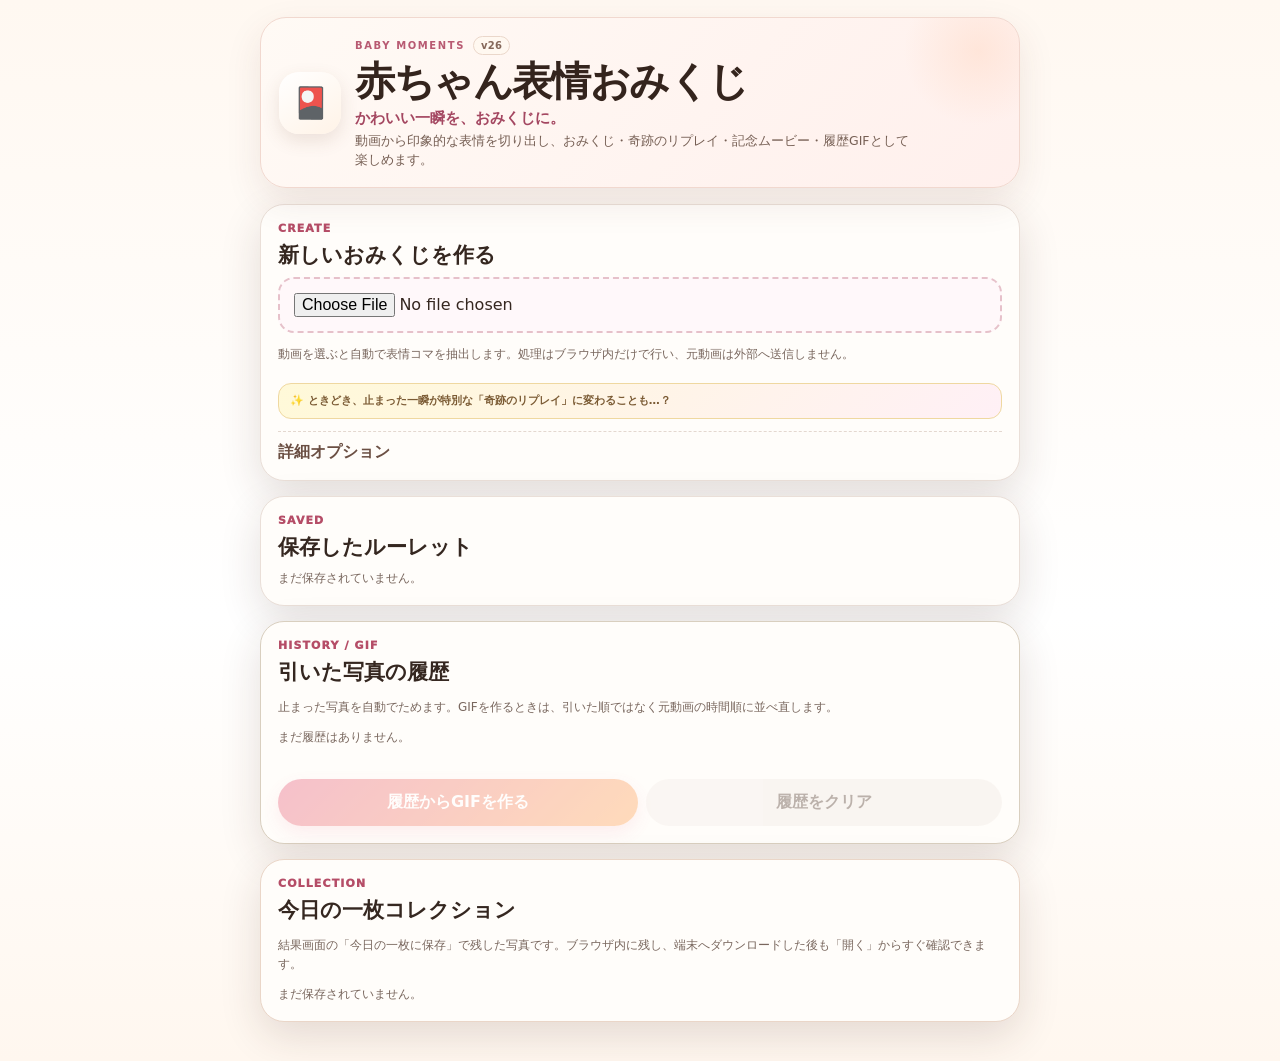
==== commit 82668ffb: "Release v26 download-open UX" ====
--- a/index.html
+++ b/index.html
@@ -9,9 +9,9 @@
 <link rel="manifest" href="./manifest.webmanifest">
 <link rel="apple-touch-icon" href="./icon.svg">
 <title>赤ちゃん表情おみくじ</title>
-<link rel="stylesheet" href="./style.css?v=24">
-<link rel="stylesheet" href="./deluxe.css?v=24">
-<link rel="stylesheet" href="./features.css?v=24">
+<link rel="stylesheet" href="./style.css?v=25">
+<link rel="stylesheet" href="./deluxe.css?v=25">
+<link rel="stylesheet" href="./features.css?v=25">
 <style>
 body:not(.show-score-details) .scoreChip,
 body:not(.show-score-details) .scoreDetails,
@@ -24,7 +24,7 @@
 <header class="hero">
   <div class="heroMark" aria-hidden="true">🎴</div>
   <div class="heroText">
-    <div class="heroTopline"><span class="eyebrow">BABY MOMENTS</span><span class="versionBadge">v25</span></div>
+    <div class="heroTopline"><span class="eyebrow">BABY MOMENTS</span><span class="versionBadge">v26</span></div>
     <h1>赤ちゃん表情おみくじ</h1>
     <p class="heroCatch">かわいい一瞬を、おみくじに。</p>
     <p class="lead">動画から印象的な表情を切り出し、おみくじ・奇跡のリプレイ・記念ムービー・履歴GIFとして楽しめます。</p>
@@ -85,15 +85,15 @@
 <section id="labCollectionSection" class="card labCollectionCard">
   <div class="step">COLLECTION</div>
   <h2>今日の一枚コレクション</h2>
-  <p class="note">結果画面の「今日の一枚に保存」で残した写真です。ブラウザ内に残し、必要な写真は端末へダウンロードできます。</p>
+  <p class="note">結果画面の「今日の一枚に保存」で残した写真です。ブラウザ内に残し、端末へダウンロードした後も「開く」からすぐ確認できます。</p>
   <div id="labCollection"><div class="note">まだ保存されていません。</div></div>
 </section>
 <video id="video" playsinline muted preload="metadata" style="display:none"></video><canvas id="captureCanvas" style="display:none"></canvas><canvas id="smallCanvas" width="28" height="28" style="display:none"></canvas>
 </div>
 <div id="bigOverlay"><div id="bigText">大吉！</div></div>
-<script src="./app.js?v=24" defer></script>
-<script src="./deluxe.js?v=24" defer></script>
-<script src="./features.js?v=24" defer></script>
+<script src="./app.js?v=25" defer></script>
+<script src="./deluxe.js?v=25" defer></script>
+<script src="./features.js?v=25" defer></script>
 <script>
 (()=>{
   const scoreBox=document.getElementById('showScores');
--- a/features.css
+++ b/features.css
@@ -485,3 +485,66 @@
   font-size:9px;font-weight:900;box-shadow:none;touch-action:manipulation
 }
 .labPhotoMeta .labPhotoDownload:disabled{opacity:.62}
+
+
+/* v26: make downloaded daily photos immediately reopenable */
+.labPhotoActions{display:grid;grid-template-columns:1fr auto;gap:5px;margin-top:6px}
+.labPhotoMeta .labPhotoActions .labPhotoDownload,
+.labPhotoMeta .labPhotoActions .labPhotoOpen{
+  width:100%;margin:0;padding:7px 8px;border-radius:10px;
+  font-size:9px;font-weight:900;box-shadow:none;touch-action:manipulation
+}
+.labPhotoMeta .labPhotoActions .labPhotoDownload{
+  border:1px solid #dfd2c9;background:#fffaf6;color:#624a3e
+}
+.labPhotoMeta .labPhotoActions .labPhotoOpen{
+  border:1px solid #75536b;background:#75536b;color:#fff;min-width:50px
+}
+body.labPhotoViewerOpen{overflow:hidden}
+#labPhotoViewer{
+  position:fixed;inset:0;z-index:45000;display:none;
+  align-items:center;justify-content:center;
+  padding:max(18px,env(safe-area-inset-top)) 14px max(18px,env(safe-area-inset-bottom));
+  background:rgba(8,7,10,.95);backdrop-filter:blur(12px)
+}
+#labPhotoViewer.show{display:flex}
+#labPhotoViewerClose{
+  position:absolute;right:max(12px,env(safe-area-inset-right));top:max(12px,env(safe-area-inset-top));
+  width:44px;height:44px;border-radius:999px;border:1px solid #ffffff66;
+  background:rgba(0,0,0,.55);color:#fff;font-size:28px;line-height:1;z-index:3
+}
+.labPhotoViewerInner{
+  width:min(96vw,700px);max-height:94dvh;
+  display:flex;flex-direction:column;align-items:center;gap:10px
+}
+.labPhotoViewerTitle{color:#fff;font-size:17px;font-weight:950}
+#labPhotoViewerImage{
+  display:block;max-width:100%;max-height:78dvh;object-fit:contain;
+  border-radius:16px;background:#000;box-shadow:0 12px 38px #0008
+}
+.labPhotoViewerNote{color:#ffffffbb;font-size:10px;text-align:center}
+#labPhotoViewerDone{
+  padding:10px 18px;border-radius:999px;border:1px solid #ffffff70;
+  background:rgba(255,255,255,.12);color:#fff;font-weight:900;font-size:12px
+}
+#labDownloadNotice{
+  position:fixed;z-index:44000;left:50%;
+  bottom:max(18px,calc(env(safe-area-inset-bottom) + 10px));
+  transform:translate(-50%,24px);opacity:0;pointer-events:none;
+  width:min(92vw,460px);display:grid;grid-template-columns:1fr auto auto;
+  align-items:center;gap:7px;padding:9px 10px 9px 14px;border-radius:16px;
+  background:rgba(42,34,39,.95);color:#fff;
+  box-shadow:0 10px 28px #0005;backdrop-filter:blur(10px);
+  transition:opacity .18s ease,transform .22s ease
+}
+#labDownloadNotice.show{opacity:1;transform:translate(-50%,0);pointer-events:auto}
+#labDownloadNotice span{font-size:11px;font-weight:900}
+#labDownloadNotice button{box-shadow:none;touch-action:manipulation}
+#labDownloadNoticeOpen{
+  padding:7px 12px;border-radius:999px;background:#fff;color:#5a3d50;
+  border:0;font-size:10px;font-weight:950
+}
+#labDownloadNoticeClose{
+  width:30px;height:30px;border-radius:999px;background:transparent;color:#fff;
+  border:1px solid #ffffff40;font-size:18px;line-height:1
+}
